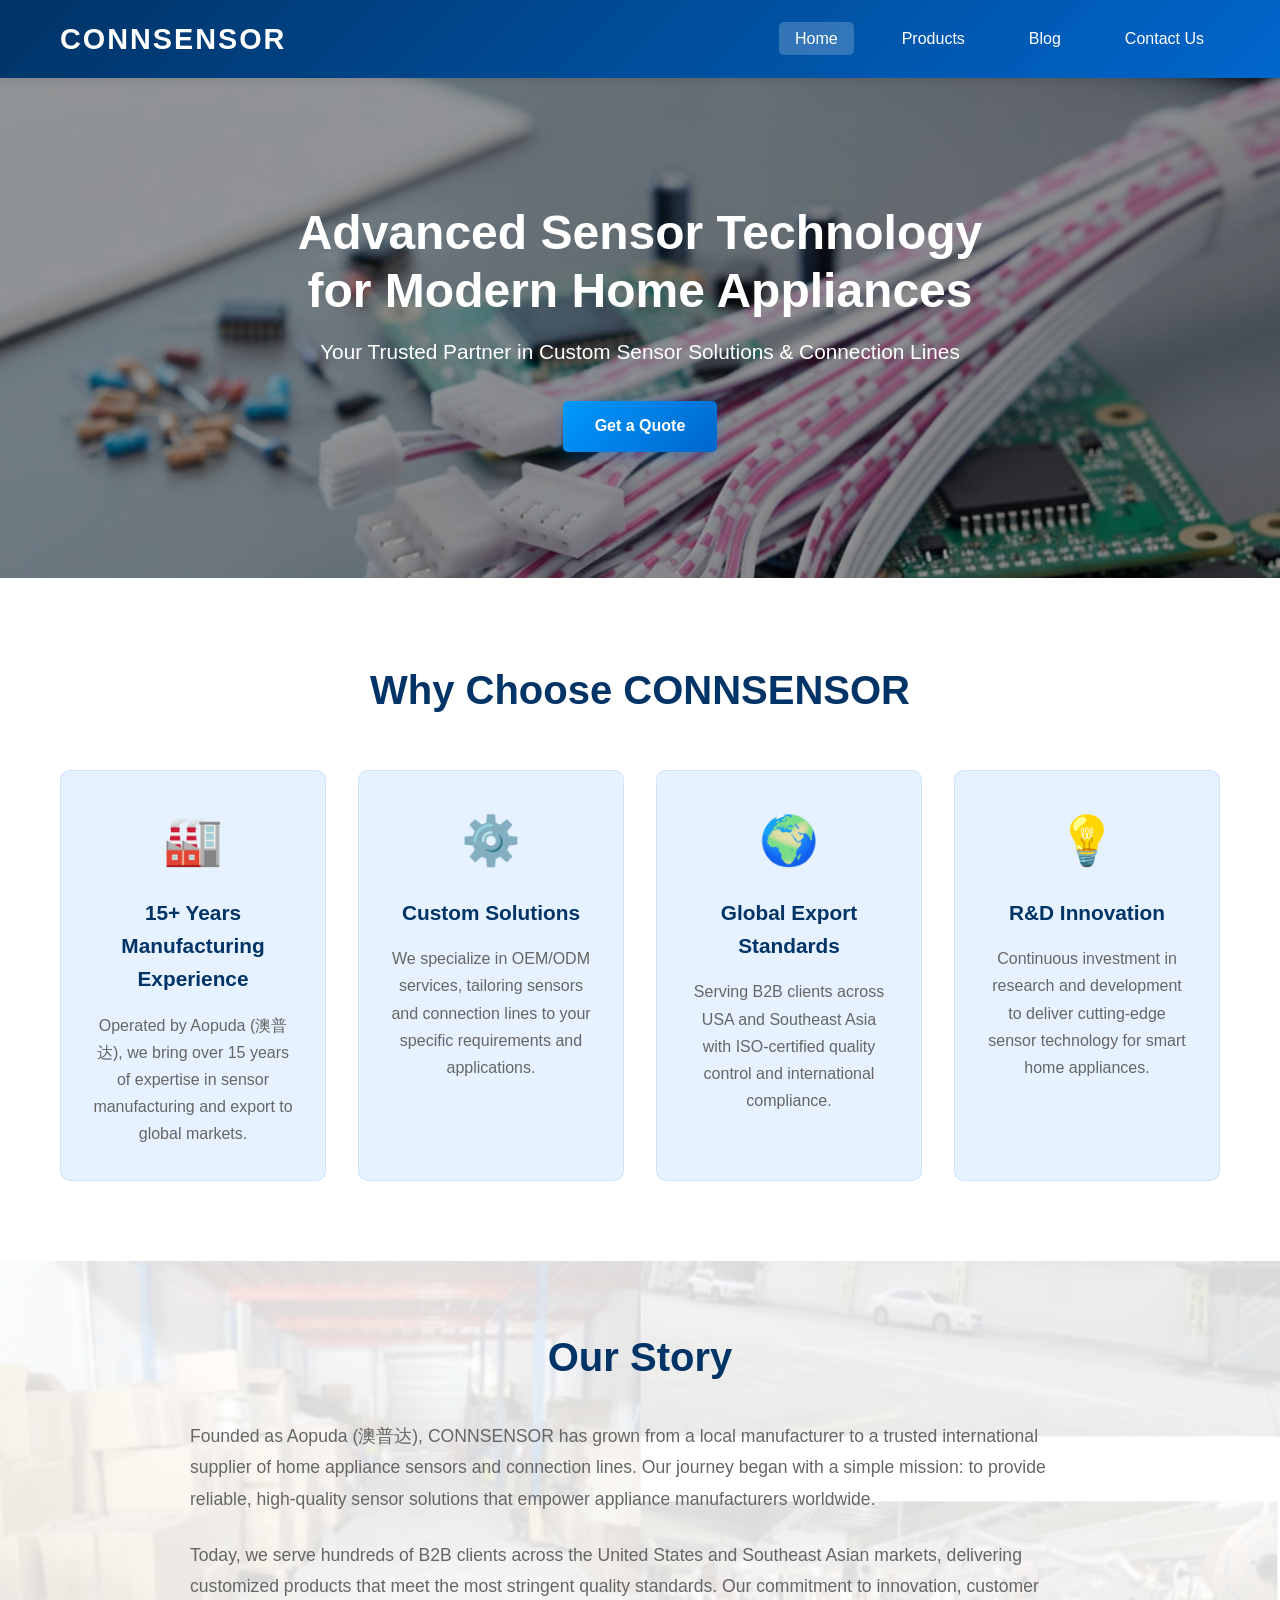
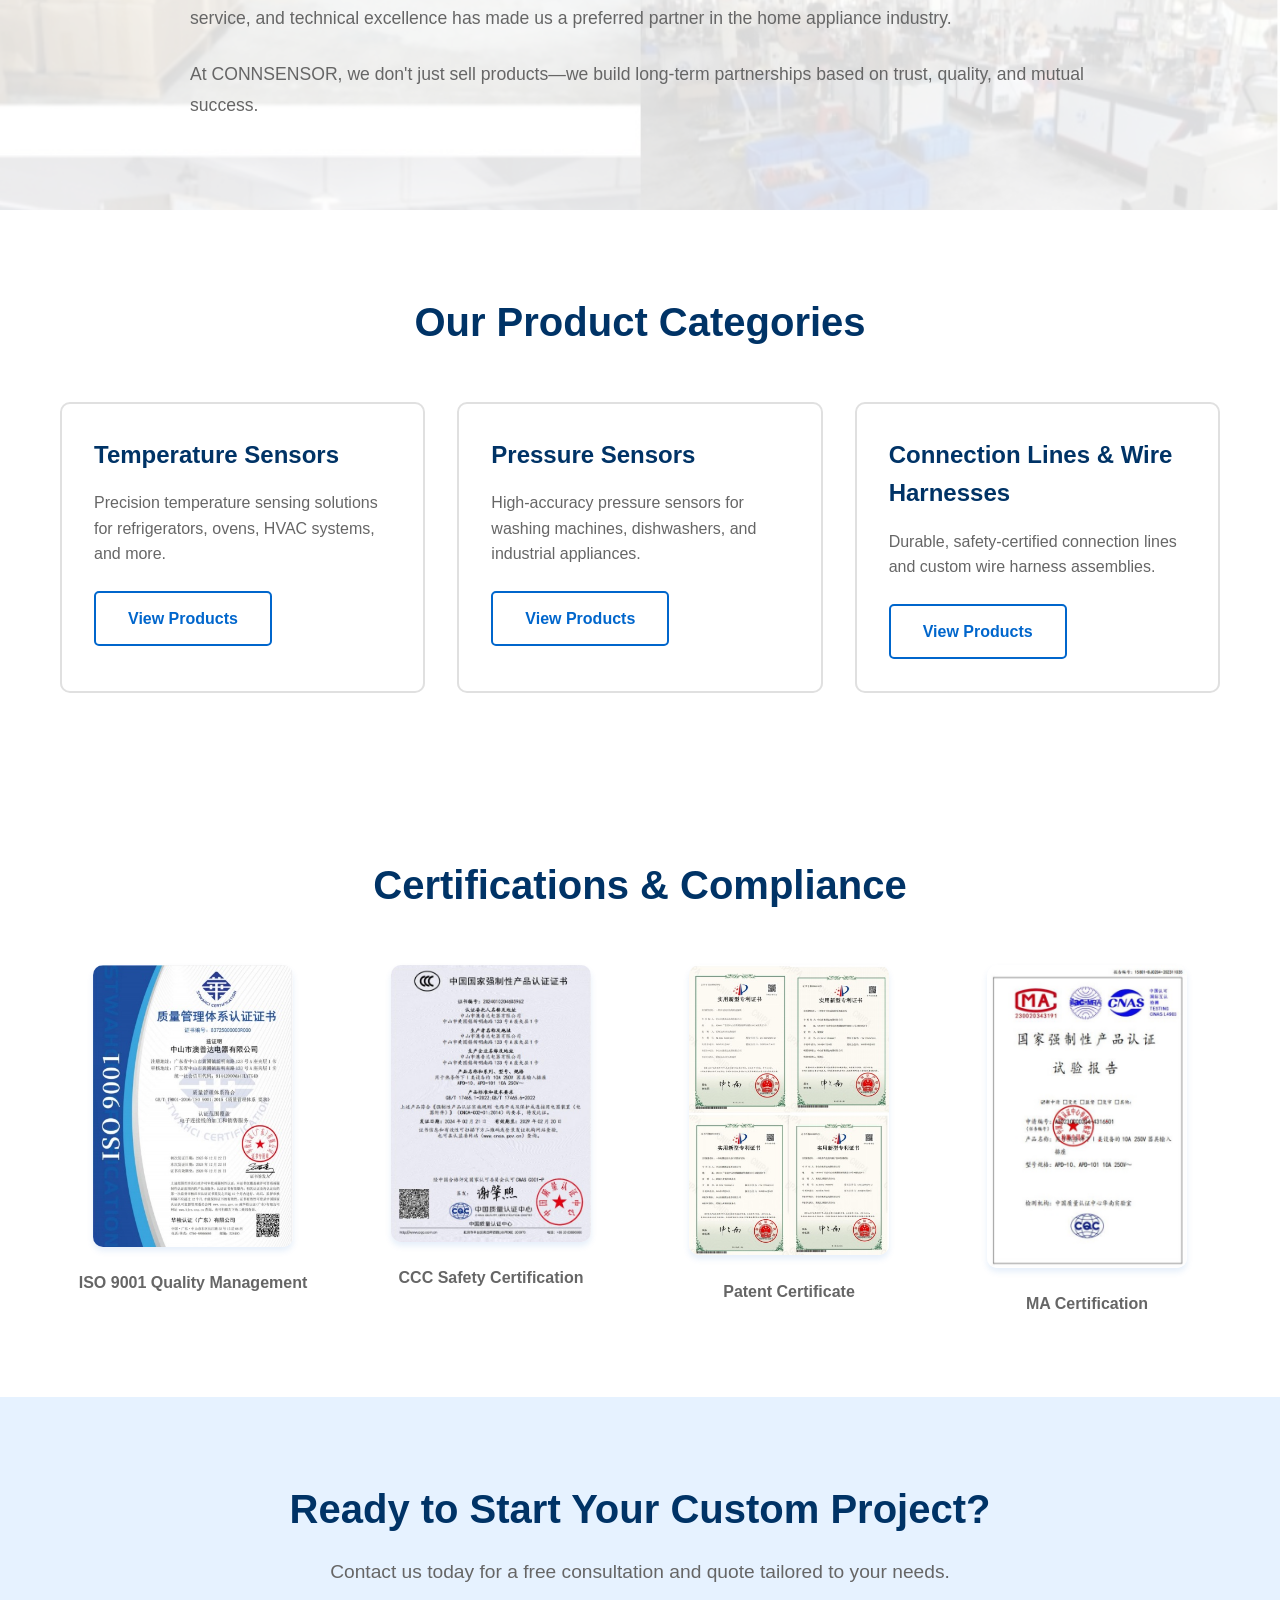
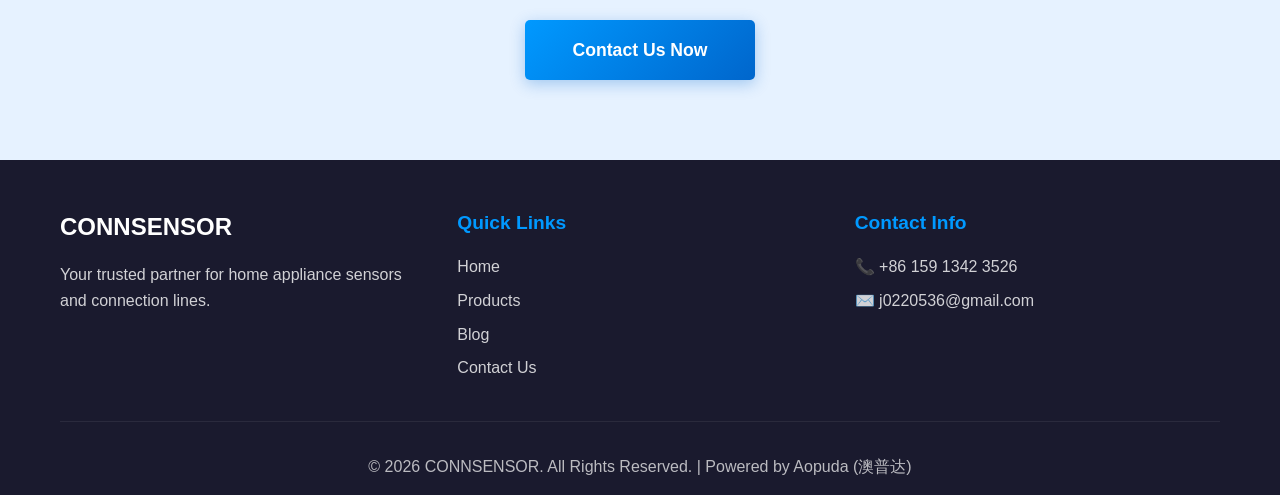
==== index.html @ 06209712 "Update index.html" ====
﻿<!DOCTYPE html>
<html lang="en">
<head>
    <meta charset="UTF-8">
    <meta name="viewport" content="width=device-width, initial-scale=1.0">
    <title>CONNSENSOR - Professional Home Appliance Sensors & Connection Lines Manufacturer</title>
    <meta name="description" content="CONNSENSOR is a leading manufacturer of home appliance sensors and connection lines, offering customized solutions for B2B clients in USA and Southeast Asia. ISO certified, OEM/ODM services available.">
    <meta name="keywords" content="home appliance sensors, temperature sensors, pressure sensors, connection lines, wire harnesses, custom sensors, OEM sensor manufacturer, appliance parts supplier, industrial sensors, CONNSENSOR">
     <script>
      if (window.location.hostname === 'www.connsensor.com') {
        window.location.replace('https://connsensor.com' + window.location.pathname + window.location.search);
        window.history.replaceState({}, document.title, window.location.href);
      }
    </script>
    <link rel="canonical" href="https://connsensor.com/index.html">
    <meta http-equiv="Content-Security-Policy" content="upgrade-insecure-requests">
    <link rel="stylesheet" href="css/style.css">
</head>
<body>
    <!-- Navigation -->
    <nav class="navbar">
        <div class="container">
            <div class="logo">
                <h1>CONNSENSOR</h1>
            </div>
            <ul class="nav-links">
                <li><a href="index.html" class="active">Home</a></li>
                <li><a href="products.html">Products</a></li>
                <li><a href="blog.html">Blog</a></li>
                <li><a href="contact.html">Contact Us</a></li>
            </ul>
            <div class="burger">
                <div class="line1"></div>
                <div class="line2"></div>
                <div class="line3"></div>
            </div>
        </div>
    </nav>

    <!-- Hero Banner -->
    <section class="hero" style="background-image: url('images/Flat Cable8.jpg');">
        <div class="hero-overlay"></div>
        <div class="hero-content">
            <h1>Advanced Sensor Technology for Modern Home Appliances</h1>
            <p>Your Trusted Partner in Custom Sensor Solutions & Connection Lines</p>
            <a href="contact.html" class="btn-primary">Get a Quote</a>
        </div>
    </section>

    <!-- Company Advantages -->
    <section class="advantages">
        <div class="container">
            <h2>Why Choose CONNSENSOR</h2>
            <div class="advantage-grid">
                <div class="advantage-card">
                    <div class="icon">🏭</div>
                    <h3>15+ Years Manufacturing Experience</h3>
                    <p>Operated by Aopuda (澳普达), we bring over 15 years of expertise in sensor manufacturing and export to global markets.</p>
                </div>
                <div class="advantage-card">
                    <div class="icon">⚙️</div>
                    <h3>Custom Solutions</h3>
                    <p>We specialize in OEM/ODM services, tailoring sensors and connection lines to your specific requirements and applications.</p>
                </div>
                <div class="advantage-card">
                    <div class="icon">🌍</div>
                    <h3>Global Export Standards</h3>
                    <p>Serving B2B clients across USA and Southeast Asia with ISO-certified quality control and international compliance.</p>
                </div>
                <div class="advantage-card">
                    <div class="icon">💡</div>
                    <h3>R&D Innovation</h3>
                    <p>Continuous investment in research and development to deliver cutting-edge sensor technology for smart home appliances.</p>
                </div>
            </div>
        </div>
    </section>

    <!-- Our Story -->
    <section class="story" style="background-image: url('images/Company.jpg');">
        <div class="container">
            <div class="story-content">
                <h2>Our Story</h2>
                <p>Founded as Aopuda (澳普达), CONNSENSOR has grown from a local manufacturer to a trusted international supplier of home appliance sensors and connection lines. Our journey began with a simple mission: to provide reliable, high-quality sensor solutions that empower appliance manufacturers worldwide.</p>
                <p>Today, we serve hundreds of B2B clients across the United States and Southeast Asian markets, delivering customized products that meet the most stringent quality standards. Our commitment to innovation, customer service, and technical excellence has made us a preferred partner in the home appliance industry.</p>
                <p>At CONNSENSOR, we don't just sell products—we build long-term partnerships based on trust, quality, and mutual success.</p>
            </div>
        </div>
    </section>

    <!-- Product Categories Preview -->
    <section class="products-preview">
        <div class="container">
            <h2>Our Product Categories</h2>
            <div class="category-grid">
                <div class="category-card">
                    <h3>Temperature Sensors</h3>
                    <p>Precision temperature sensing solutions for refrigerators, ovens, HVAC systems, and more.</p>
                    <a href="products.html#temperature" class="btn-secondary">View Products</a>
                </div>
                <div class="category-card">
                    <h3>Pressure Sensors</h3>
                    <p>High-accuracy pressure sensors for washing machines, dishwashers, and industrial appliances.</p>
                    <a href="products.html#pressure" class="btn-secondary">View Products</a>
                </div>
                <div class="category-card">
                    <h3>Connection Lines & Wire Harnesses</h3>
                    <p>Durable, safety-certified connection lines and custom wire harness assemblies.</p>
                    <a href="products.html#connection" class="btn-secondary">View Products</a>
                </div>
            </div>
        </div>
    </section>

    <!-- Certifications -->
    <section class="certifications">
        <div class="container">
            <h2>Certifications & Compliance</h2>
            <div class="cert-grid">
                <div class="cert-item">
                    <img src="images/Certificate4.jpg" alt="ISO 9001 Certification" class="cert-image">
                    <p>ISO 9001 Quality Management</p>
                </div>
                <div class="cert-item">
                    <img src="images/Certificate2.jpg" alt="CCC Certification" class="cert-image">
                    <p>CCC Safety Certification</p>
                </div>
                <div class="cert-item">
                    <img src="images/Certificate3.jpg" alt="Patent Certificate" class="cert-image">
                    <p>Patent Certificate</p>
                </div>
                <div class="cert-item">
                    <img src="images/Certificate1.jpg" alt="MA Certification" class="cert-image">
                    <p>MA Certification</p>
                </div>
            </div>
        </div>
    </section>

    <!-- CTA Section -->
    <section class="cta">
        <div class="container">
            <h2>Ready to Start Your Custom Project?</h2>
            <p>Contact us today for a free consultation and quote tailored to your needs.</p>
            <a href="contact.html" class="btn-primary btn-large">Contact Us Now</a>
        </div>
    </section>

    <!-- Footer -->
    <footer class="footer">
        <div class="container">
            <div class="footer-grid">
                <div class="footer-col">
                    <h3>CONNSENSOR</h3>
                    <p>Your trusted partner for home appliance sensors and connection lines.</p>
                </div>
                <div class="footer-col">
                    <h4>Quick Links</h4>
                    <ul>
                        <li><a href="index.html">Home</a></li>
                        <li><a href="products.html">Products</a></li>
                        <li><a href="blog.html">Blog</a></li>
                        <li><a href="contact.html">Contact Us</a></li>
                    </ul>
                </div>
                <div class="footer-col">
                    <h4>Contact Info</h4>
                    <p>📞 +86 159 1342 3526</p>
                    <p>✉️ j0220536@gmail.com</p>
                </div>
            </div>
            <div class="footer-bottom">
                <p>&copy; 2026 CONNSENSOR. All Rights Reserved. | Powered by Aopuda (澳普达)</p>
            </div>
        </div>
    </footer>

    <script src="js/main.js"></script>
</body>
</html>
---- css/style.css ----
/* ========================================
   CONNSENSOR Website Styles
   Modern Tech Blue Theme
   ======================================== */

/* CSS Variables */
:root {
    --primary-blue: #0066CC;
    --dark-blue: #003366;
    --light-blue: #E6F2FF;
    --accent-blue: #0099FF;
    --tech-gray: #1A1A2E;
    --text-dark: #333333;
    --text-light: #666666;
    --white: #FFFFFF;
    --border-color: #E0E0E0;
    --shadow: 0 4px 6px rgba(0, 102, 204, 0.1);
    --shadow-hover: 0 8px 25px rgba(0, 102, 204, 0.2);
}

/* Reset & Base */
* {
    margin: 0;
    padding: 0;
    box-sizing: border-box;
}

body {
    font-family: 'Segoe UI', Tahoma, Geneva, Verdana, sans-serif;
    line-height: 1.6;
    color: var(--text-dark);
    background-color: var(--white);
}

.container {
    max-width: 1200px;
    margin: 0 auto;
    padding: 0 20px;
}

a {
    text-decoration: none;
    color: inherit;
}

ul {
    list-style: none;
}

/* Navigation */
.navbar {
    background: linear-gradient(135deg, var(--dark-blue) 0%, var(--primary-blue) 100%);
    padding: 1rem 0;
    position: sticky;
    top: 0;
    z-index: 1000;
    box-shadow: 0 2px 10px rgba(0, 0, 0, 0.1);
}

.navbar .container {
    display: flex;
    justify-content: space-between;
    align-items: center;
}

.logo h1 {
    color: var(--white);
    font-size: 1.8rem;
    font-weight: 700;
    letter-spacing: 2px;
}

.nav-links {
    display: flex;
    gap: 2rem;
}

.nav-links a {
    color: var(--white);
    font-weight: 500;
    transition: all 0.3s ease;
    padding: 0.5rem 1rem;
    border-radius: 5px;
}

.nav-links a:hover,
.nav-links a.active {
    background-color: rgba(255, 255, 255, 0.2);
}

.burger {
    display: none;
    cursor: pointer;
}

.burger div {
    width: 25px;
    height: 3px;
    background-color: var(--white);
    margin: 5px;
    transition: all 0.3s ease;
}

/* Hero Section */
.hero {
    background-color: var(--tech-gray);
    min-height: 500px;
    display: flex;
    align-items: center;
    justify-content: center;
    position: relative;
    overflow: hidden;
    background-size: cover;
    background-position: center 30%;
    background-repeat: no-repeat;
}

.hero::before {
    content: '';
    position: absolute;
    top: 0;
    left: 0;
    right: 0;
    bottom: 0;
    background: url('data:image/svg+xml,<svg xmlns="http://www.w3.org/2000/svg" viewBox="0 0 100 100"><circle cx="50" cy="50" r="2" fill="rgba(255,255,255,0.1)"/></svg>');
    background-size: 50px 50px;
    opacity: 0.3;
}

.hero-overlay {
    position: absolute;
    top: 0;
    left: 0;
    right: 0;
    bottom: 0;
    background: rgba(0, 0, 0, 0.4);
}

.hero-content {
    position: relative;
    z-index: 1;
    text-align: center;
    color: var(--white);
    max-width: 800px;
    padding: 2rem;
}

.hero-content h1 {
    font-size: 3rem;
    margin-bottom: 1rem;
    line-height: 1.2;
    animation: fadeInUp 1s ease;
}

.hero-content p {
    font-size: 1.3rem;
    margin-bottom: 2rem;
    opacity: 0.9;
    animation: fadeInUp 1s ease 0.2s both;
}

/* Buttons */
.btn-primary,
.btn-secondary {
    display: inline-block;
    padding: 0.8rem 2rem;
    border-radius: 5px;
    font-weight: 600;
    transition: all 0.3s ease;
    cursor: pointer;
    border: none;
    font-size: 1rem;
}

.btn-primary {
    background: linear-gradient(135deg, var(--accent-blue) 0%, var(--primary-blue) 100%);
    color: var(--white);
    box-shadow: 0 4px 15px rgba(0, 102, 204, 0.3);
}

.btn-primary:hover {
    transform: translateY(-2px);
    box-shadow: 0 6px 20px rgba(0, 102, 204, 0.4);
}

.btn-secondary {
    background-color: transparent;
    color: var(--primary-blue);
    border: 2px solid var(--primary-blue);
}

.btn-secondary:hover {
    background-color: var(--primary-blue);
    color: var(--white);
}

.btn-large {
    padding: 1rem 3rem;
    font-size: 1.1rem;
}

.btn-full {
    width: 100%;
}

/* Advantages Section */
.advantages {
    padding: 5rem 0;
    background-color: var(--white);
}

.advantages h2 {
    text-align: center;
    font-size: 2.5rem;
    color: var(--dark-blue);
    margin-bottom: 3rem;
}

.advantage-grid {
    display: grid;
    grid-template-columns: repeat(auto-fit, minmax(250px, 1fr));
    gap: 2rem;
}

.advantage-card {
    background: var(--light-blue);
    padding: 2rem;
    border-radius: 10px;
    text-align: center;
    transition: all 0.3s ease;
    border: 1px solid rgba(0, 102, 204, 0.1);
}

.advantage-card:hover {
    transform: translateY(-5px);
    box-shadow: var(--shadow-hover);
}

.advantage-card .icon {
    font-size: 3rem;
    margin-bottom: 1rem;
}

.advantage-card h3 {
    color: var(--dark-blue);
    margin-bottom: 1rem;
    font-size: 1.3rem;
}

.advantage-card p {
    color: var(--text-light);
    line-height: 1.7;
}

/* Story Section */
.story {
    padding: 4rem 0;
    background-color: var(--light-blue);
    background-size: cover;
    background-position: center 30%;
    background-repeat: no-repeat;
    position: relative;
}

.story::before {
    content: '';
    position: absolute;
    top: 0;
    left: 0;
    right: 0;
    bottom: 0;
    background: rgba(255, 255, 255, 0.85);
}

.story-content {
    position: relative;
    z-index: 1;
    max-width: 900px;
    margin: 0 auto;
}

.story-content h2 {
    font-size: 2.5rem;
    color: var(--dark-blue);
    margin-bottom: 2rem;
    text-align: center;
}

.story-content p {
    font-size: 1.1rem;
    color: var(--text-light);
    margin-bottom: 1.5rem;
    line-height: 1.8;
}

/* Products Preview */
.products-preview {
    padding: 5rem 0;
    background-color: var(--white);
}

.products-preview h2 {
    text-align: center;
    font-size: 2.5rem;
    color: var(--dark-blue);
    margin-bottom: 3rem;
}

.category-grid {
    display: grid;
    grid-template-columns: repeat(auto-fit, minmax(300px, 1fr));
    gap: 2rem;
}

.category-card {
    background: var(--white);
    border: 2px solid var(--border-color);
    padding: 2rem;
    border-radius: 10px;
    transition: all 0.3s ease;
}

.category-card:hover {
    border-color: var(--primary-blue);
    box-shadow: var(--shadow-hover);
}

.category-card h3 {
    color: var(--dark-blue);
    font-size: 1.5rem;
    margin-bottom: 1rem;
}

.category-card p {
    color: var(--text-light);
    margin-bottom: 1.5rem;
}

/* Certifications */
.certifications {
    padding: 5rem 0;
    background-color: var(--white);
    color: var(--text-dark);
}

.certifications h2 {
    text-align: center;
    font-size: 2.5rem;
    margin-bottom: 3rem;
    color: var(--dark-blue);
}

.cert-grid {
    display: grid;
    grid-template-columns: repeat(auto-fit, minmax(200px, 1fr));
    gap: 2rem;
}

.cert-item {
    text-align: center;
}

.cert-image {
    width: 100%;
    max-width: 200px;
    height: auto;
    border-radius: 10px;
    box-shadow: var(--shadow);
    margin-bottom: 1rem;
    transition: transform 0.3s ease;
}

.cert-image:hover {
    transform: scale(1.05);
}

.cert-item p {
    color: var(--text-light);
    font-weight: 600;
}

/* CTA Section */
.cta {
    padding: 5rem 0;
    background-color: var(--light-blue);
    text-align: center;
}

.cta h2 {
    font-size: 2.5rem;
    color: var(--dark-blue);
    margin-bottom: 1rem;
}

.cta p {
    font-size: 1.2rem;
    color: var(--text-light);
    margin-bottom: 2rem;
}

/* Footer */
.footer {
    background-color: var(--tech-gray);
    color: var(--white);
    padding: 3rem 0 1rem;
}

.footer-grid {
    display: grid;
    grid-template-columns: repeat(auto-fit, minmax(250px, 1fr));
    gap: 2rem;
    margin-bottom: 2rem;
}

.footer-col h3,
.footer-col h4 {
    margin-bottom: 1rem;
}

.footer-col h3 {
    font-size: 1.5rem;
}

.footer-col h4 {
    font-size: 1.2rem;
    color: var(--accent-blue);
}

.footer-col p {
    opacity: 0.8;
    margin-bottom: 0.5rem;
}

.footer-col ul li {
    margin-bottom: 0.5rem;
}

.footer-col a {
    opacity: 0.8;
    transition: opacity 0.3s ease;
}

.footer-col a:hover {
    opacity: 1;
}

.footer-bottom {
    text-align: center;
    padding-top: 2rem;
    border-top: 1px solid rgba(255, 255, 255, 0.1);
    opacity: 0.7;
}

/* Page Header */
.page-header {
    background-color: var(--dark-blue);
    color: var(--white);
    padding: 3rem 0;
    text-align: center;
    background-size: cover;
    background-position: center 30%;
    background-repeat: no-repeat;
    position: relative;
}

.page-header::before {
    content: '';
    position: absolute;
    top: 0;
    left: 0;
    right: 0;
    bottom: 0;
    background: rgba(0, 51, 102, 0.85);
}

.page-header .container {
    position: relative;
    z-index: 1;
}

.page-header h1 {
    font-size: 3rem;
    margin-bottom: 1rem;
}

.page-header p {
    font-size: 1.2rem;
    opacity: 0.9;
}

/* Product Category Sections */
.product-category {
    padding: 5rem 0;
}

.product-category.alt-bg {
    background-color: var(--light-blue);
}

.product-category h2 {
    font-size: 2.5rem;
    color: var(--dark-blue);
    margin-bottom: 1rem;
    text-align: center;
}

.category-intro {
    text-align: center;
    max-width: 800px;
    margin: 0 auto 3rem;
    color: var(--text-light);
    font-size: 1.1rem;
}

.product-grid {
    display: grid;
    grid-template-columns: repeat(auto-fit, minmax(320px, 1fr));
    gap: 2rem;
}

.product-card {
    background: var(--white);
    border-radius: 10px;
    overflow: hidden;
    box-shadow: var(--shadow);
    transition: all 0.3s ease;
    padding: 2rem;
}

.product-card:hover {
    transform: translateY(-5px);
    box-shadow: var(--shadow-hover);
}

.product-image {
    margin-bottom: 1.5rem;
    overflow: hidden;
    border-radius: 10px;
}

.product-img {
    width: 100%;
    height: 250px;
    object-fit: cover;
    transition: transform 0.3s ease;
}

.product-card:hover .product-img {
    transform: scale(1.05);
}

.placeholder-img {
    background: linear-gradient(135deg, var(--light-blue) 0%, var(--primary-blue) 100%);
    height: 200px;
    display: flex;
    align-items: center;
    justify-content: center;
    font-size: 5rem;
    border-radius: 10px;
}

.product-video {
    margin: 1rem 0;
}

.product-video video {
    width: 100%;
    border-radius: 5px;
    background: #000;
}

.product-desc {
    color: var(--text-light);
    margin-bottom: 1.5rem;
    line-height: 1.7;
}

.product-card h4 {
    color: var(--dark-blue);
    margin-bottom: 0.5rem;
    font-size: 1.1rem;
}

.product-card ul {
    margin-bottom: 1.5rem;
}

.product-card ul li {
    color: var(--text-light);
    margin-bottom: 0.5rem;
    padding-left: 0.5rem;
}

.seo-text {
    background: var(--light-blue);
    padding: 1rem;
    border-radius: 5px;
    font-size: 0.9rem;
    color: var(--text-light);
    margin-bottom: 1.5rem;
}

/* Custom CTA */
.custom-cta {
    padding: 5rem 0;
    background: linear-gradient(135deg, var(--dark-blue) 0%, var(--primary-blue) 100%);
    color: var(--white);
    text-align: center;
}

.custom-cta h2 {
    font-size: 2.5rem;
    margin-bottom: 1rem;
}

.custom-cta p {
    font-size: 1.2rem;
    margin-bottom: 2rem;
    opacity: 0.9;
}

/* Contact Section */
.service-motto {
    padding: 3rem 0;
    background-color: var(--light-blue);
    text-align: center;
}

.motto-content h2 {
    font-size: 2rem;
    color: var(--dark-blue);
    font-style: italic;
    margin-bottom: 1rem;
}

.motto-content p {
    max-width: 800px;
    margin: 0 auto;
    color: var(--text-light);
}

.contact-section {
    padding: 5rem 0;
}

.contact-grid {
    display: grid;
    grid-template-columns: 1fr 1fr;
    gap: 3rem;
}

@media (max-width: 968px) {
    .contact-grid {
        grid-template-columns: 1fr;
    }
}

.contact-form-wrapper h2,
.contact-info-wrapper h2 {
    color: var(--dark-blue);
    font-size: 2rem;
    margin-bottom: 1rem;
}

.contact-form-wrapper > p,
.contact-info-wrapper > p {
    color: var(--text-light);
    margin-bottom: 2rem;
}

.contact-form {
    display: flex;
    flex-direction: column;
    gap: 1.5rem;
}

.form-group {
    display: flex;
    flex-direction: column;
}

.form-group label {
    font-weight: 600;
    color: var(--dark-blue);
    margin-bottom: 0.5rem;
}

.form-group input,
.form-group select,
.form-group textarea {
    padding: 0.8rem;
    border: 2px solid var(--border-color);
    border-radius: 5px;
    font-size: 1rem;
    transition: border-color 0.3s ease;
    font-family: inherit;
}

.form-group input:focus,
.form-group select:focus,
.form-group textarea:focus {
    outline: none;
    border-color: var(--primary-blue);
}

.form-note {
    font-size: 0.9rem;
    color: var(--text-light);
    font-style: italic;
}

.contact-card {
    display: flex;
    gap: 1rem;
    margin-bottom: 1.5rem;
    padding: 1rem;
    background: var(--light-blue);
    border-radius: 10px;
    transition: all 0.3s ease;
}

.contact-card:hover {
    box-shadow: var(--shadow);
}

.contact-icon {
    font-size: 2rem;
}

.contact-details h3 {
    color: var(--dark-blue);
    margin-bottom: 0.5rem;
}

.contact-details a {
    color: var(--primary-blue);
    font-weight: 600;
}

.small-text {
    font-size: 0.9rem;
    color: var(--text-light);
}

.info-box {
    background: var(--light-blue);
    padding: 1.5rem;
    border-radius: 10px;
    margin-top: 2rem;
}

.info-box h3 {
    color: var(--dark-blue);
    margin-bottom: 1rem;
}

.info-box ul li {
    color: var(--text-light);
    margin-bottom: 0.5rem;
    padding-left: 0.5rem;
}

/* Map Section */
.map-section {
    padding: 5rem 0;
    background-color: var(--light-blue);
    text-align: center;
}

.map-section h2 {
    color: var(--dark-blue);
    font-size: 2rem;
    margin-bottom: 1rem;
}

.map-section p {
    color: var(--text-light);
    margin-bottom: 2rem;
}

.map-placeholder {
    background: var(--white);
    padding: 3rem;
    border-radius: 10px;
    box-shadow: var(--shadow);
}

.map-placeholder p {
    margin-bottom: 0.5rem;
}

/* FAQ Section */
.faq-section {
    padding: 5rem 0;
}

.faq-section h2 {
    text-align: center;
    font-size: 2.5rem;
    color: var(--dark-blue);
    margin-bottom: 3rem;
}

.faq-grid {
    display: grid;
    grid-template-columns: repeat(auto-fit, minmax(300px, 1fr));
    gap: 2rem;
}

.faq-item {
    background: var(--light-blue);
    padding: 2rem;
    border-radius: 10px;
    border-left: 4px solid var(--primary-blue);
}

.faq-item h3 {
    color: var(--dark-blue);
    margin-bottom: 1rem;
    font-size: 1.2rem;
}

.faq-item p {
    color: var(--text-light);
    line-height: 1.7;
}

/* Newsletter */
.newsletter {
    padding: 4rem 0;
    background: linear-gradient(135deg, var(--dark-blue) 0%, var(--primary-blue) 100%);
    color: var(--white);
    text-align: center;
}

.newsletter h2 {
    font-size: 2rem;
    margin-bottom: 1rem;
}

.newsletter p {
    margin-bottom: 2rem;
    opacity: 0.9;
}

.newsletter-form {
    display: flex;
    justify-content: center;
    gap: 1rem;
    max-width: 500px;
    margin: 0 auto;
}

.newsletter-form input {
    flex: 1;
    padding: 0.8rem;
    border: none;
    border-radius: 5px;
    font-size: 1rem;
}

.newsletter-form button {
    padding: 0.8rem 2rem;
}

/* Blog Section */
.blog-section {
    padding: 5rem 0;
}

.blog-grid {
    display: grid;
    grid-template-columns: repeat(auto-fit, minmax(350px, 1fr));
    gap: 2rem;
}

.blog-card {
    background: var(--white);
    border-radius: 10px;
    overflow: hidden;
    box-shadow: var(--shadow);
    transition: all 0.3s ease;
}

.blog-card:hover {
    transform: translateY(-5px);
    box-shadow: var(--shadow-hover);
}

.blog-image {
    height: 200px;
    overflow: hidden;
}

.blog-img {
    width: 100%;
    height: 100%;
    object-fit: cover;
    transition: transform 0.3s ease;
}

.blog-card:hover .blog-img {
    transform: scale(1.05);
}

.blog-image .placeholder-img {
    height: 100%;
    border-radius: 0;
}

.blog-content {
    padding: 2rem;
}

.blog-category {
    display: inline-block;
    background: var(--light-blue);
    color: var(--primary-blue);
    padding: 0.3rem 1rem;
    border-radius: 20px;
    font-size: 0.9rem;
    font-weight: 600;
    margin-bottom: 1rem;
}

.blog-content h2 {
    color: var(--dark-blue);
    font-size: 1.4rem;
    margin-bottom: 1rem;
    line-height: 1.3;
}

.blog-excerpt {
    color: var(--text-light);
    margin-bottom: 1.5rem;
    line-height: 1.7;
}

.blog-meta {
    display: flex;
    gap: 1.5rem;
    color: var(--text-light);
    font-size: 0.9rem;
    margin-bottom: 1.5rem;
}

/* Animations */
@keyframes fadeInUp {
    from {
        opacity: 0;
        transform: translateY(30px);
    }
    to {
        opacity: 1;
        transform: translateY(0);
    }
}

/* Responsive Design */
@media (max-width: 768px) {
    .nav-links {
        position: fixed;
        right: -100%;
        top: 70px;
        flex-direction: column;
        background-color: var(--dark-blue);
        width: 100%;
        text-align: center;
        transition: 0.3s;
        padding: 2rem 0;
    }

    .nav-links.active {
        right: 0;
    }

    .burger {
        display: block;
    }

    .hero-content h1 {
        font-size: 2rem;
    }

    .hero-content p {
        font-size: 1.1rem;
    }

    .advantage-grid,
    .category-grid,
    .product-grid,
    .blog-grid {
        grid-template-columns: 1fr;
    }

    .newsletter-form {
        flex-direction: column;
    }

    .footer-grid {
        grid-template-columns: 1fr;
    }
}
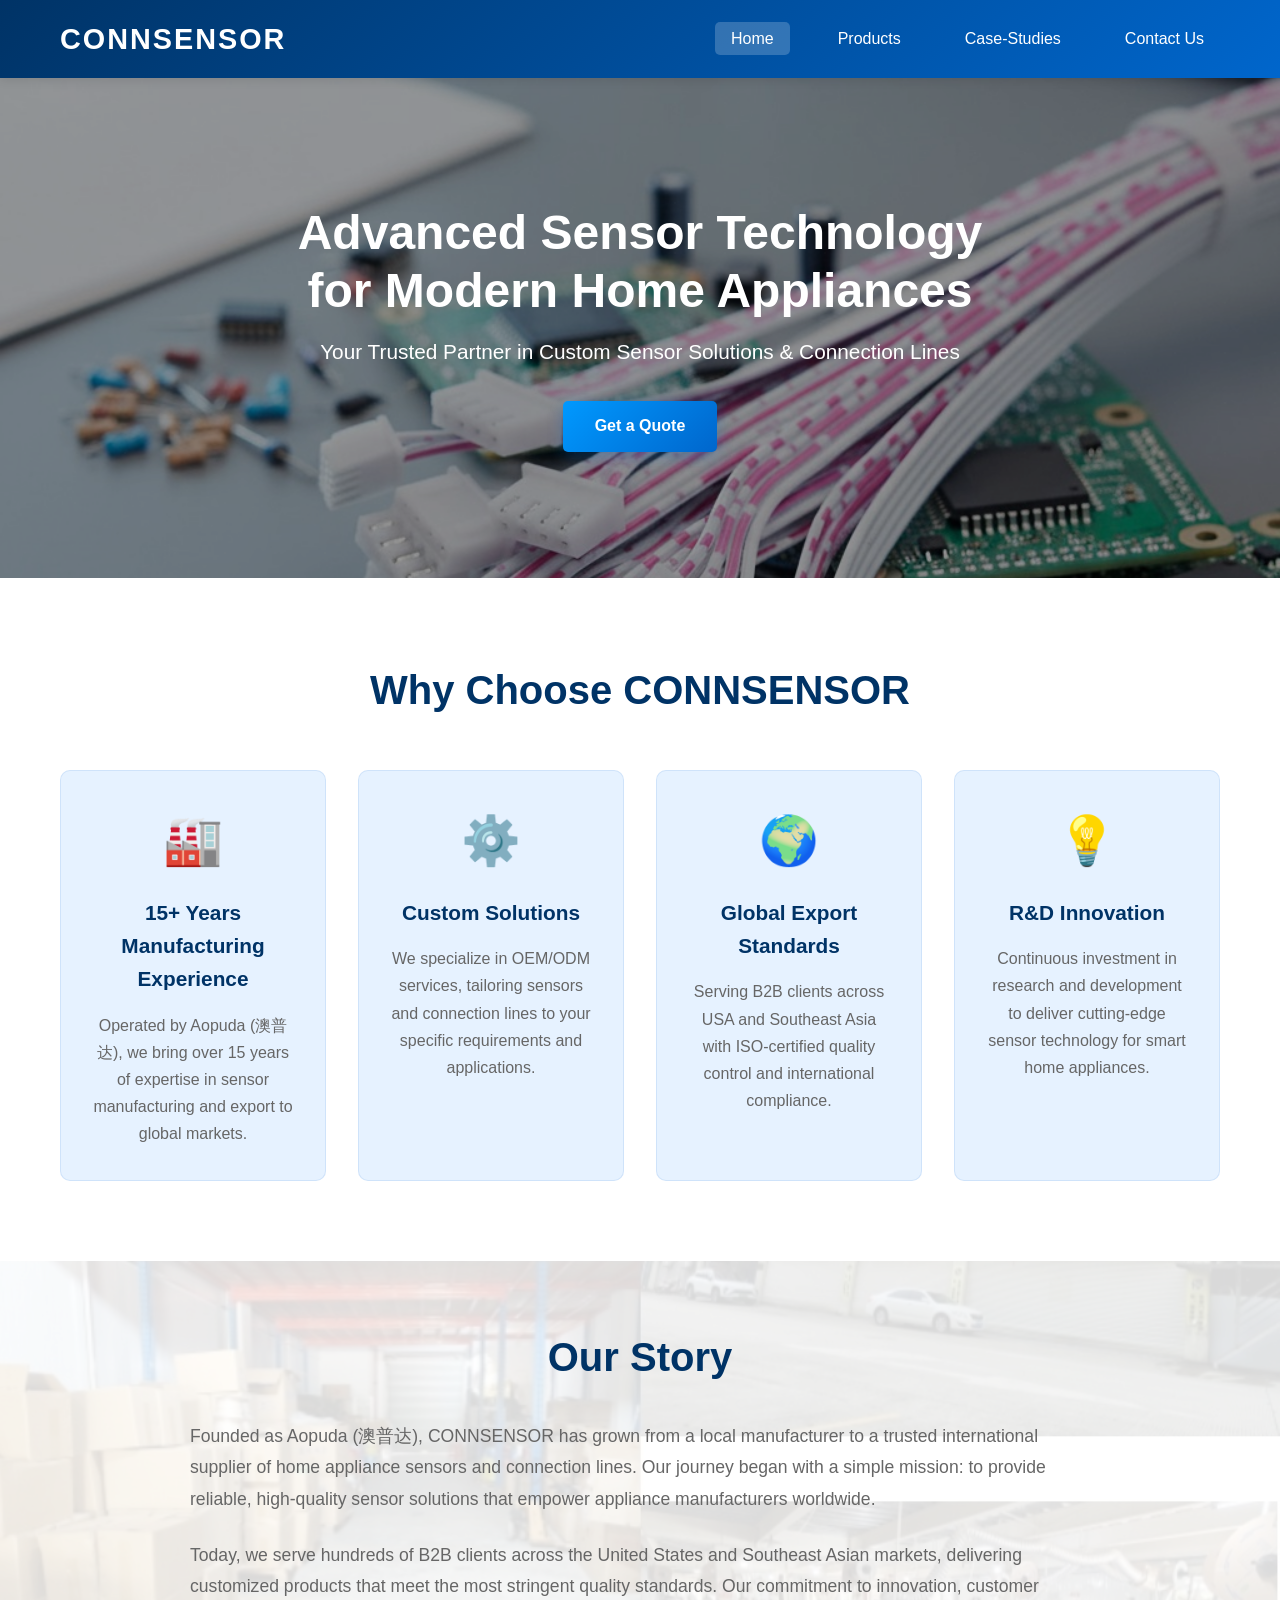
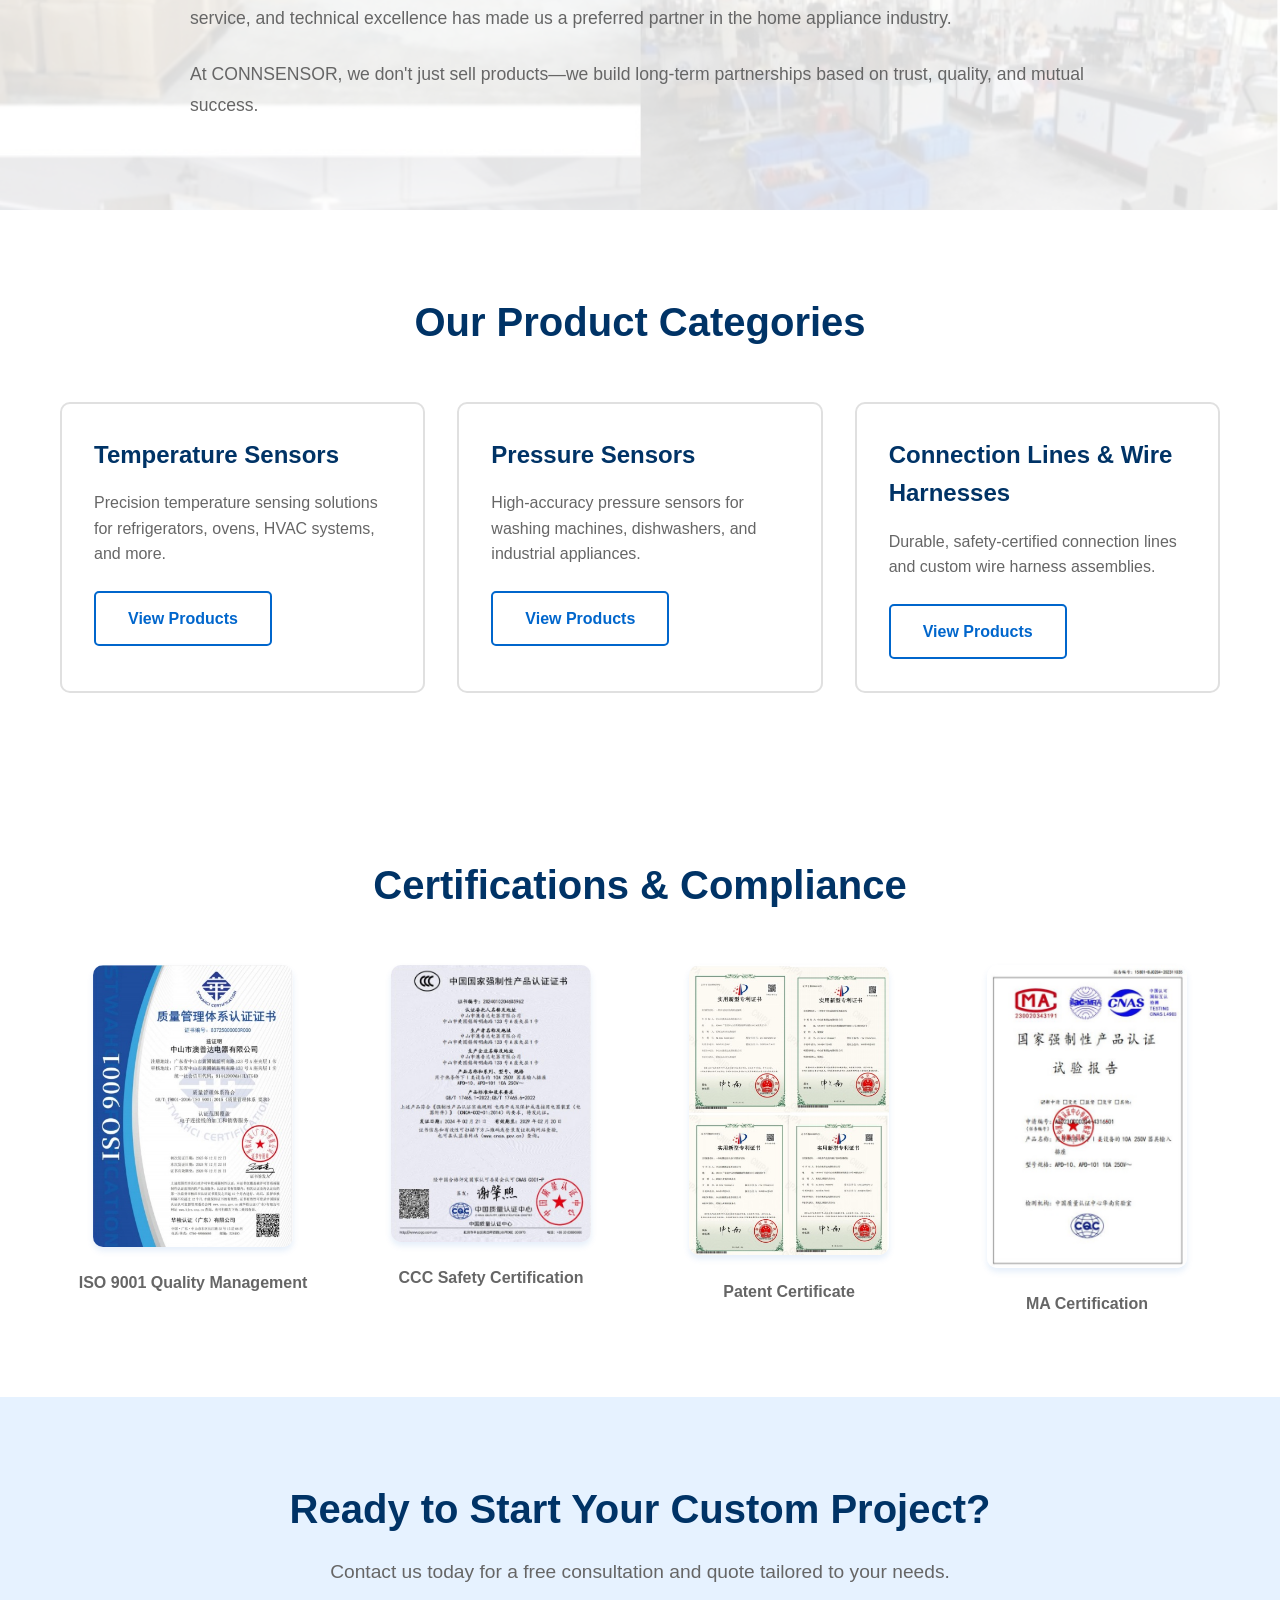
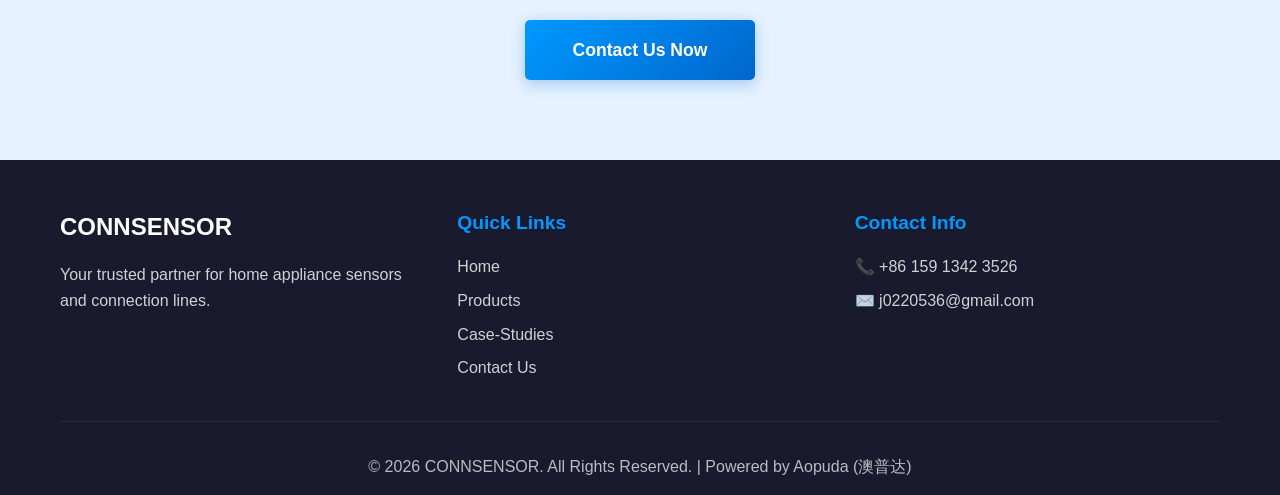
==== commit 2e0db5d8: "Update index.html" ====
--- a/index.html
+++ b/index.html
@@ -26,7 +26,7 @@
             <ul class="nav-links">
                 <li><a href="index.html" class="active">Home</a></li>
                 <li><a href="products.html">Products</a></li>
-                <li><a href="blog.html">Blog</a></li>
+                <li><a href="blog.html">Case-Studies</a></li>
                 <li><a href="contact.html">Contact Us</a></li>
             </ul>
             <div class="burger">
@@ -159,7 +159,7 @@
                     <ul>
                         <li><a href="index.html">Home</a></li>
                         <li><a href="products.html">Products</a></li>
-                        <li><a href="blog.html">Blog</a></li>
+                        <li><a href="case-studies.html">Case-Studies</a></li>
                         <li><a href="contact.html">Contact Us</a></li>
                     </ul>
                 </div>
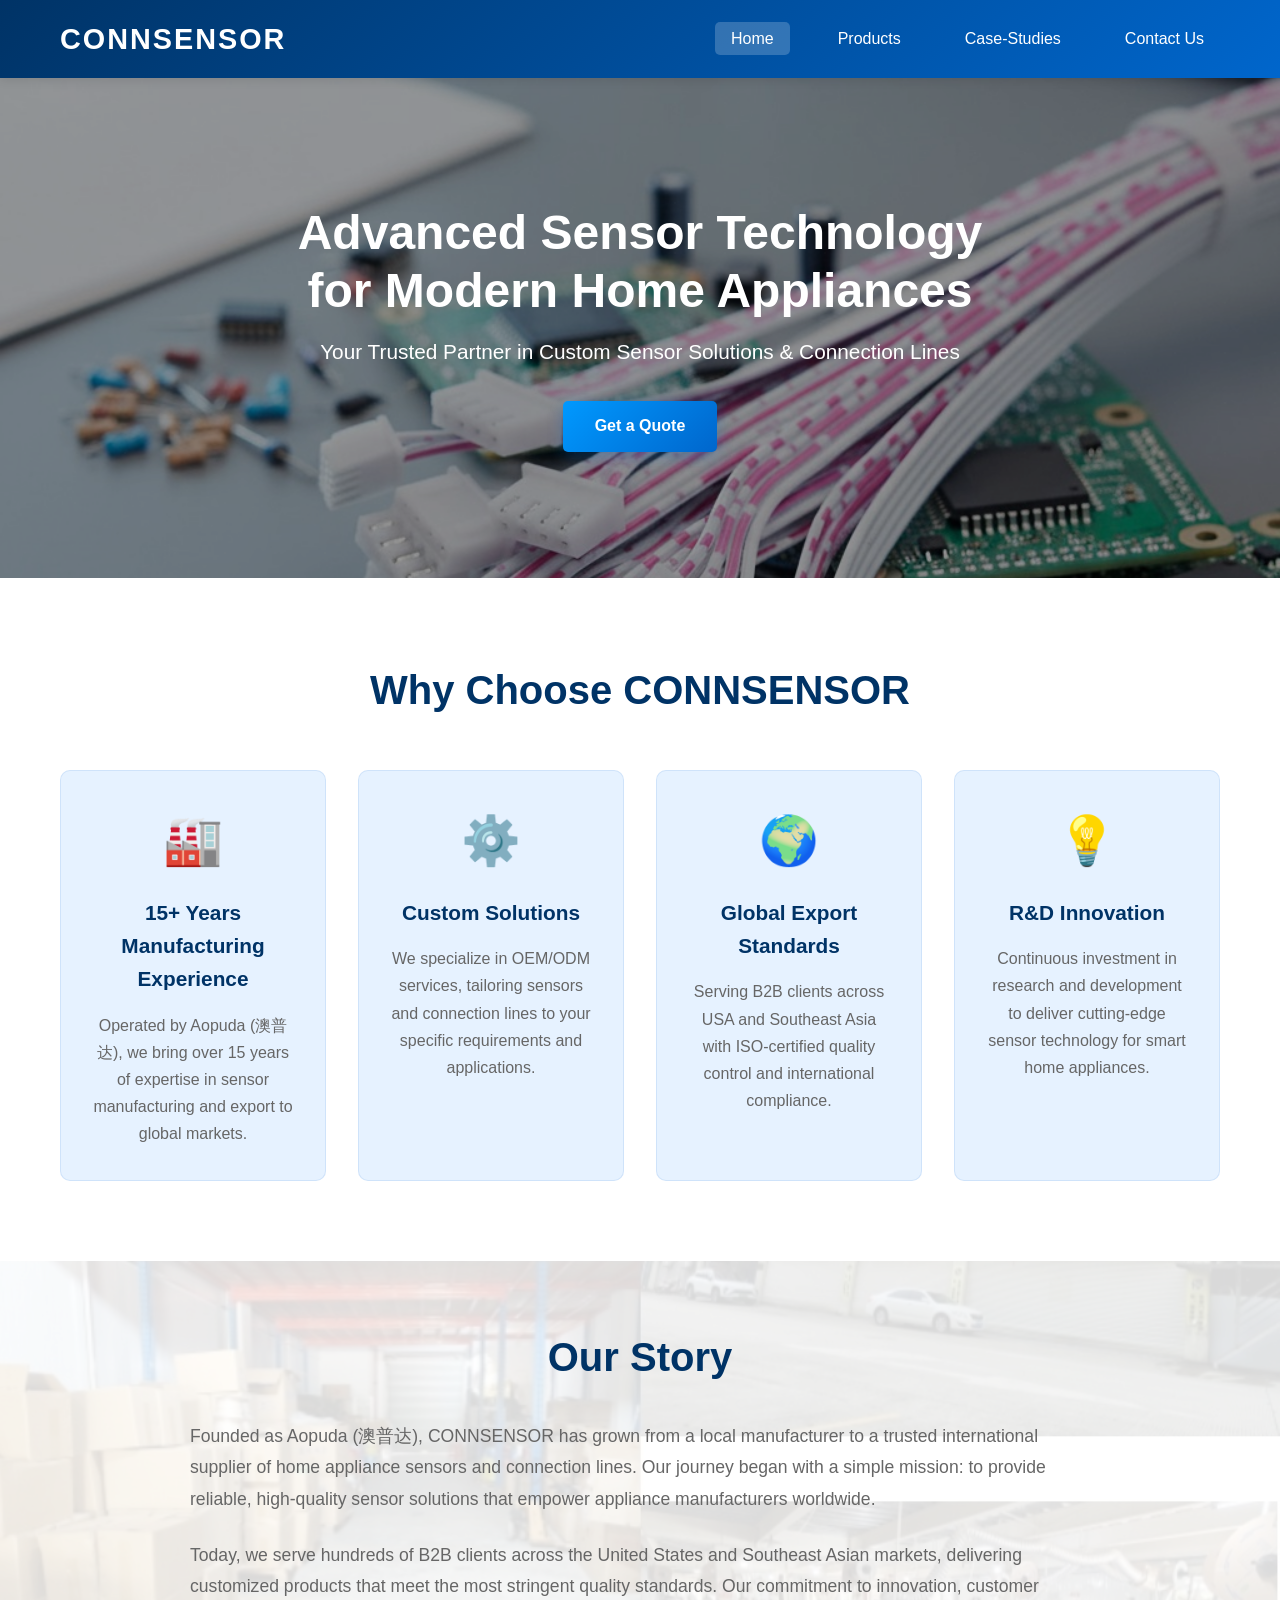
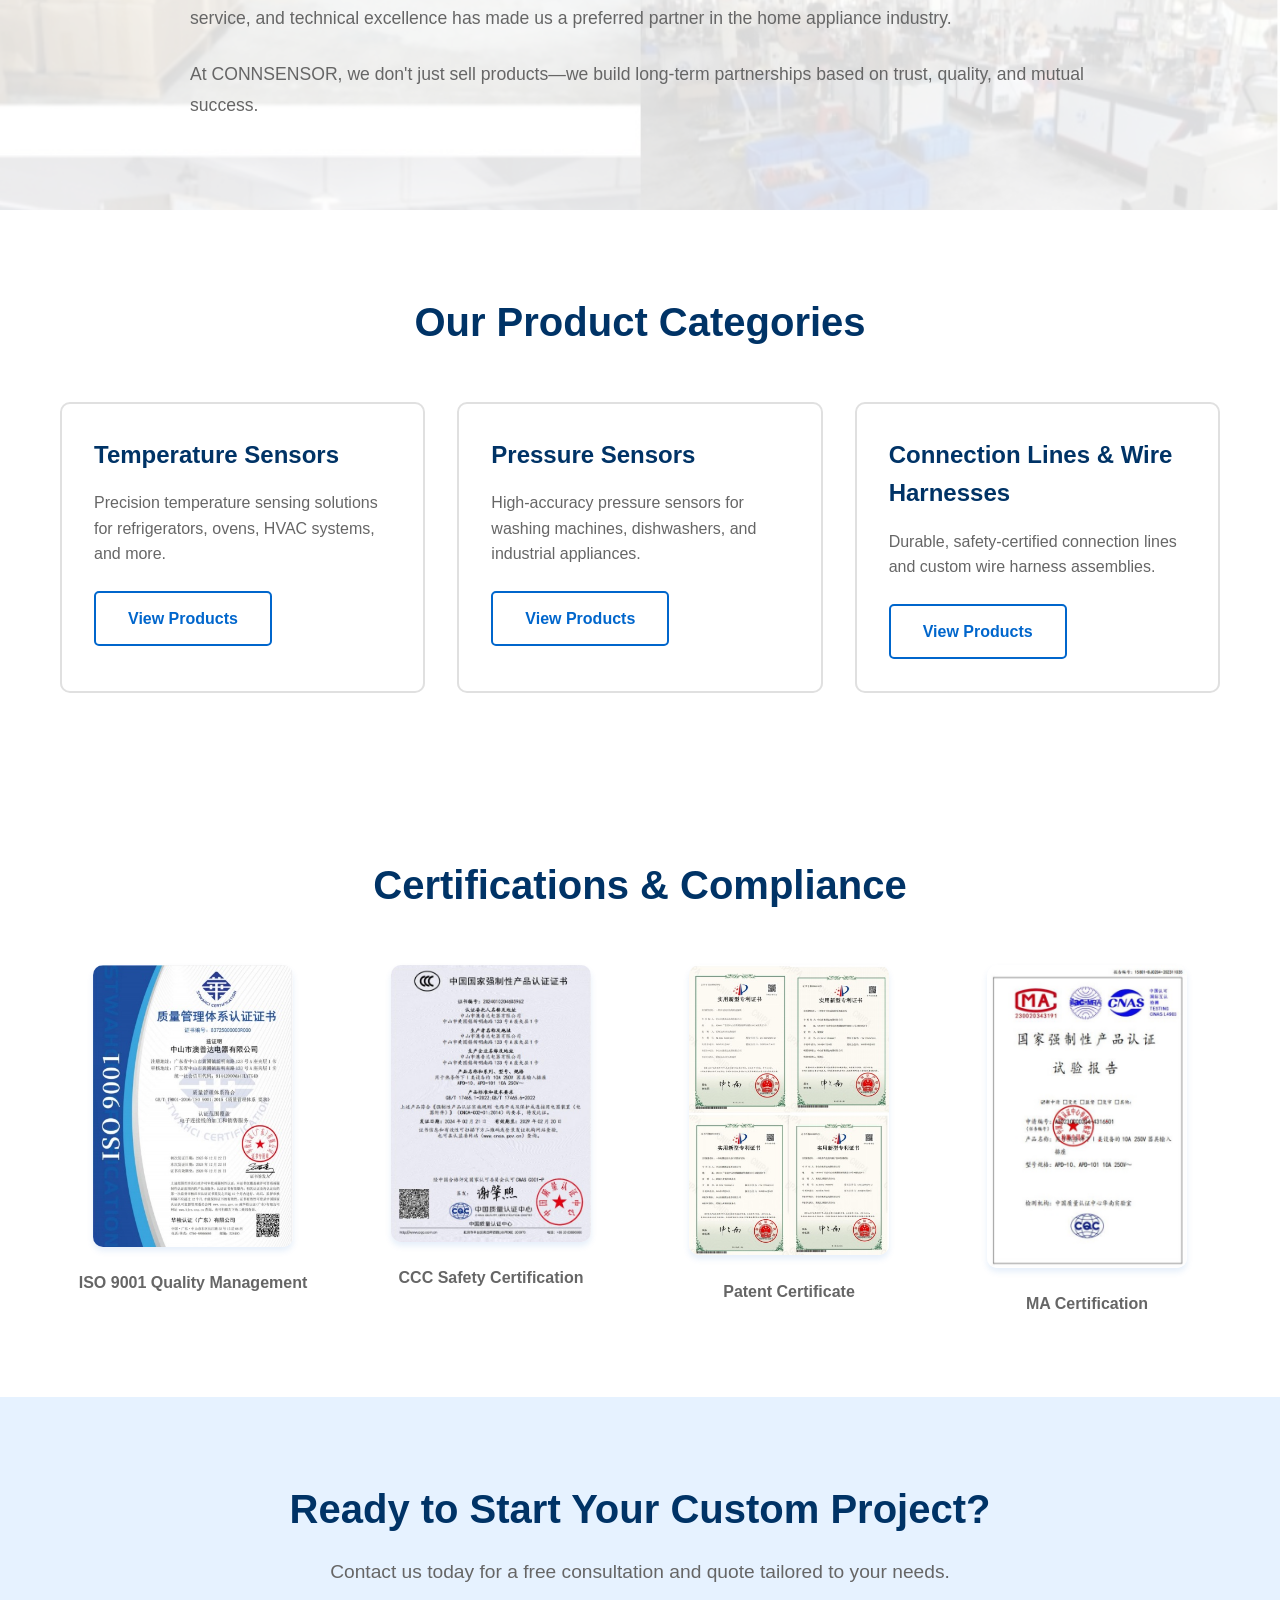
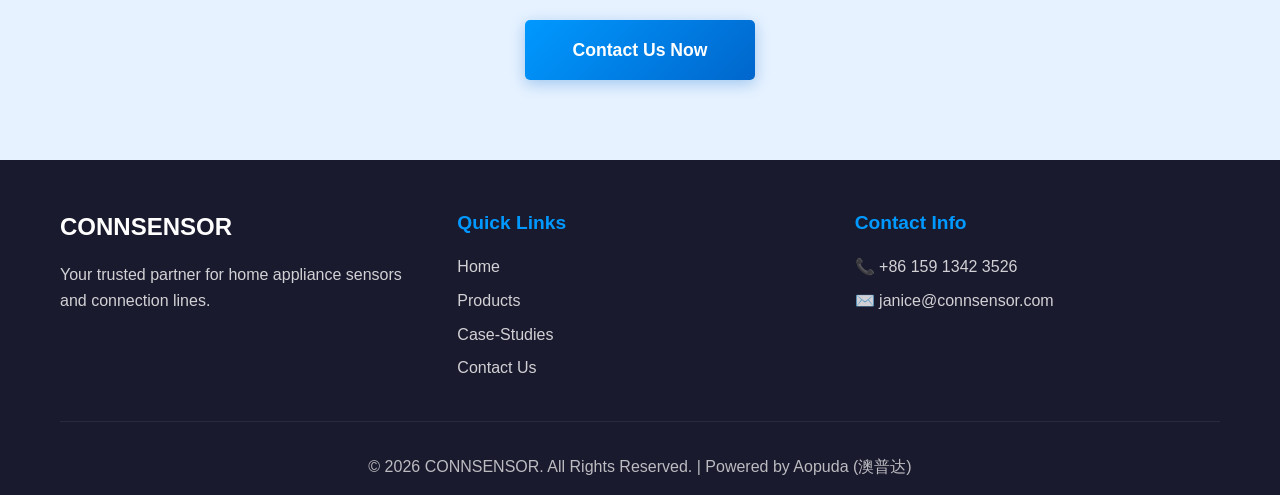
==== commit 925824b1: "Update index.html" ====
--- a/index.html
+++ b/index.html
@@ -6,13 +6,7 @@
     <title>CONNSENSOR - Professional Home Appliance Sensors & Connection Lines Manufacturer</title>
     <meta name="description" content="CONNSENSOR is a leading manufacturer of home appliance sensors and connection lines, offering customized solutions for B2B clients in USA and Southeast Asia. ISO certified, OEM/ODM services available.">
     <meta name="keywords" content="home appliance sensors, temperature sensors, pressure sensors, connection lines, wire harnesses, custom sensors, OEM sensor manufacturer, appliance parts supplier, industrial sensors, CONNSENSOR">
-     <script>
-      if (window.location.hostname === 'www.connsensor.com') {
-        window.location.replace('https://connsensor.com' + window.location.pathname + window.location.search);
-        window.history.replaceState({}, document.title, window.location.href);
-      }
-    </script>
-    <link rel="canonical" href="https://connsensor.com/index.html">
+    <link rel="canonical" href="https://connsensor.com/">
     <meta http-equiv="Content-Security-Policy" content="upgrade-insecure-requests">
     <link rel="stylesheet" href="css/style.css">
 </head>
@@ -26,7 +20,7 @@
             <ul class="nav-links">
                 <li><a href="index.html" class="active">Home</a></li>
                 <li><a href="products.html">Products</a></li>
-                <li><a href="blog.html">Case-Studies</a></li>
+                <li><a href="case-studies.html">Case-Studies</a></li>
                 <li><a href="contact.html">Contact Us</a></li>
             </ul>
             <div class="burger">
@@ -166,7 +160,7 @@
                 <div class="footer-col">
                     <h4>Contact Info</h4>
                     <p>📞 +86 159 1342 3526</p>
-                    <p>✉️ j0220536@gmail.com</p>
+                    <p>✉️ janice@connsensor.com</p>
                 </div>
             </div>
             <div class="footer-bottom">
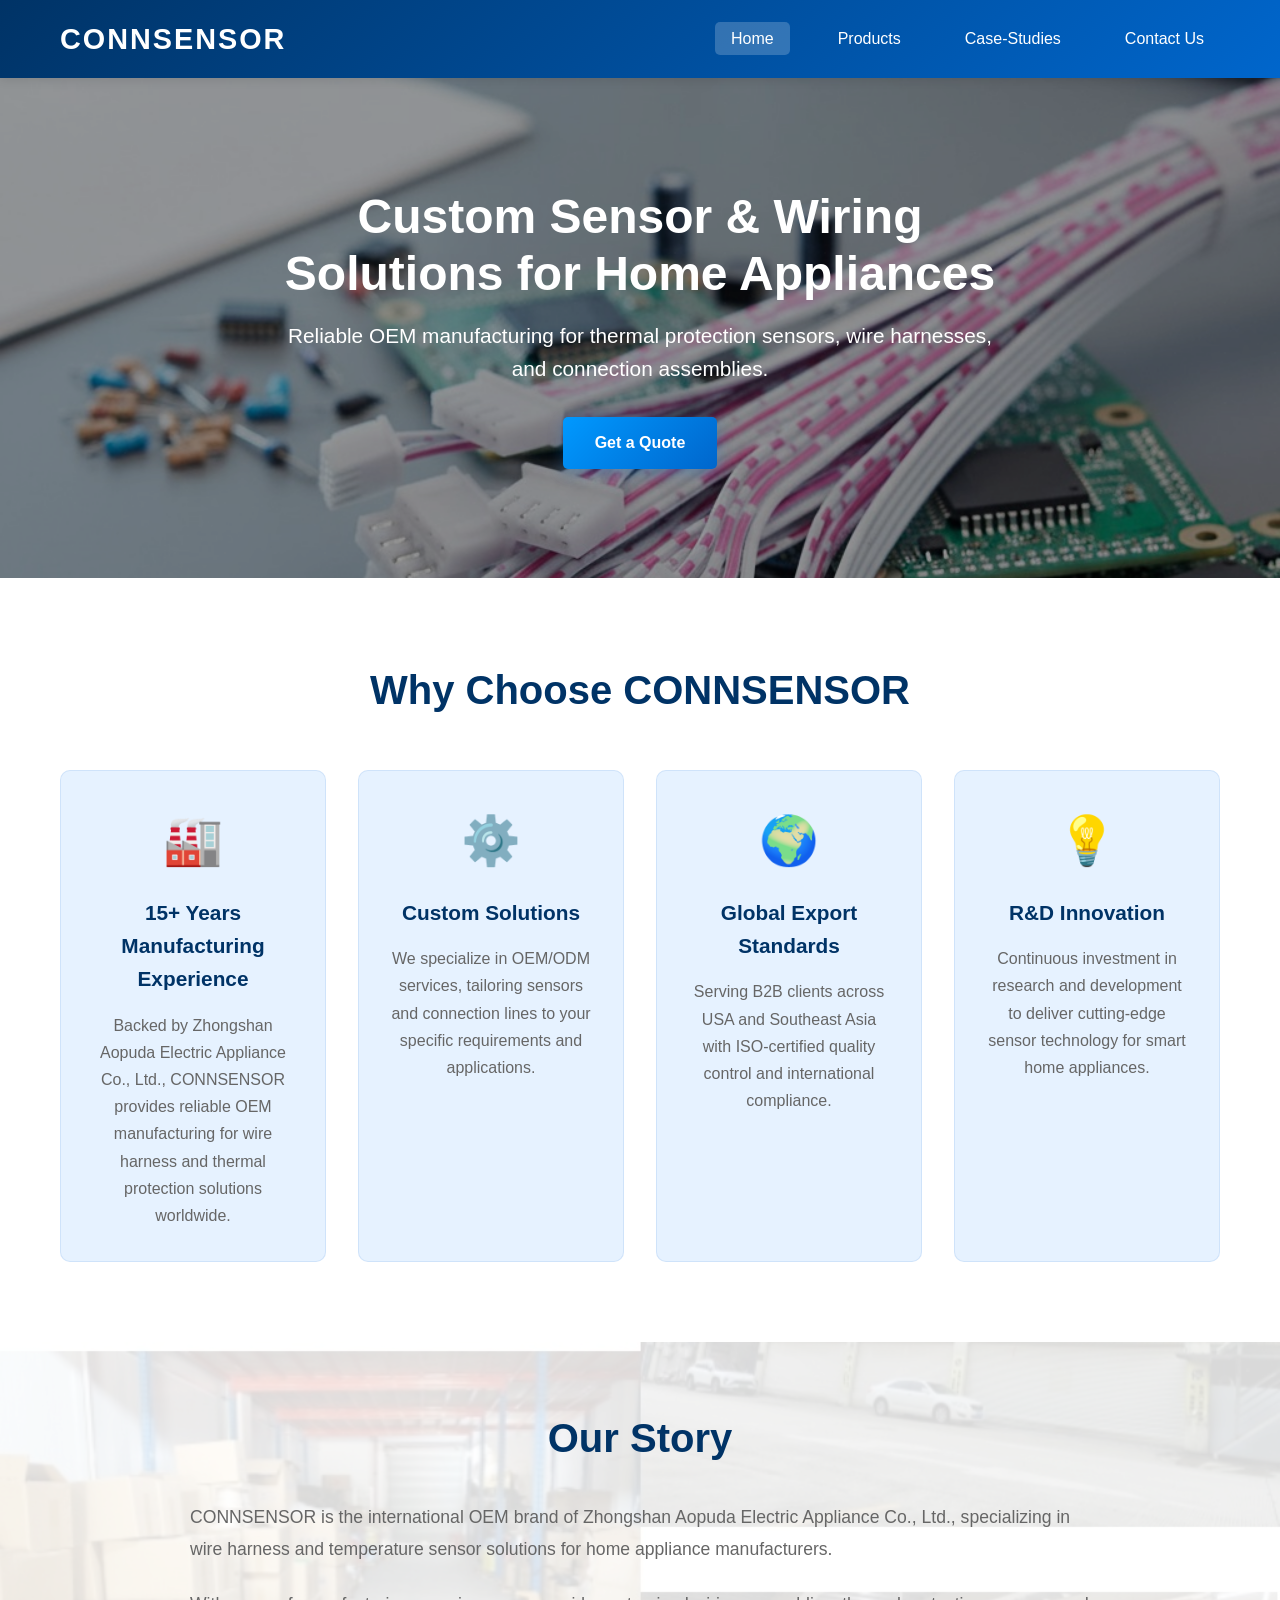
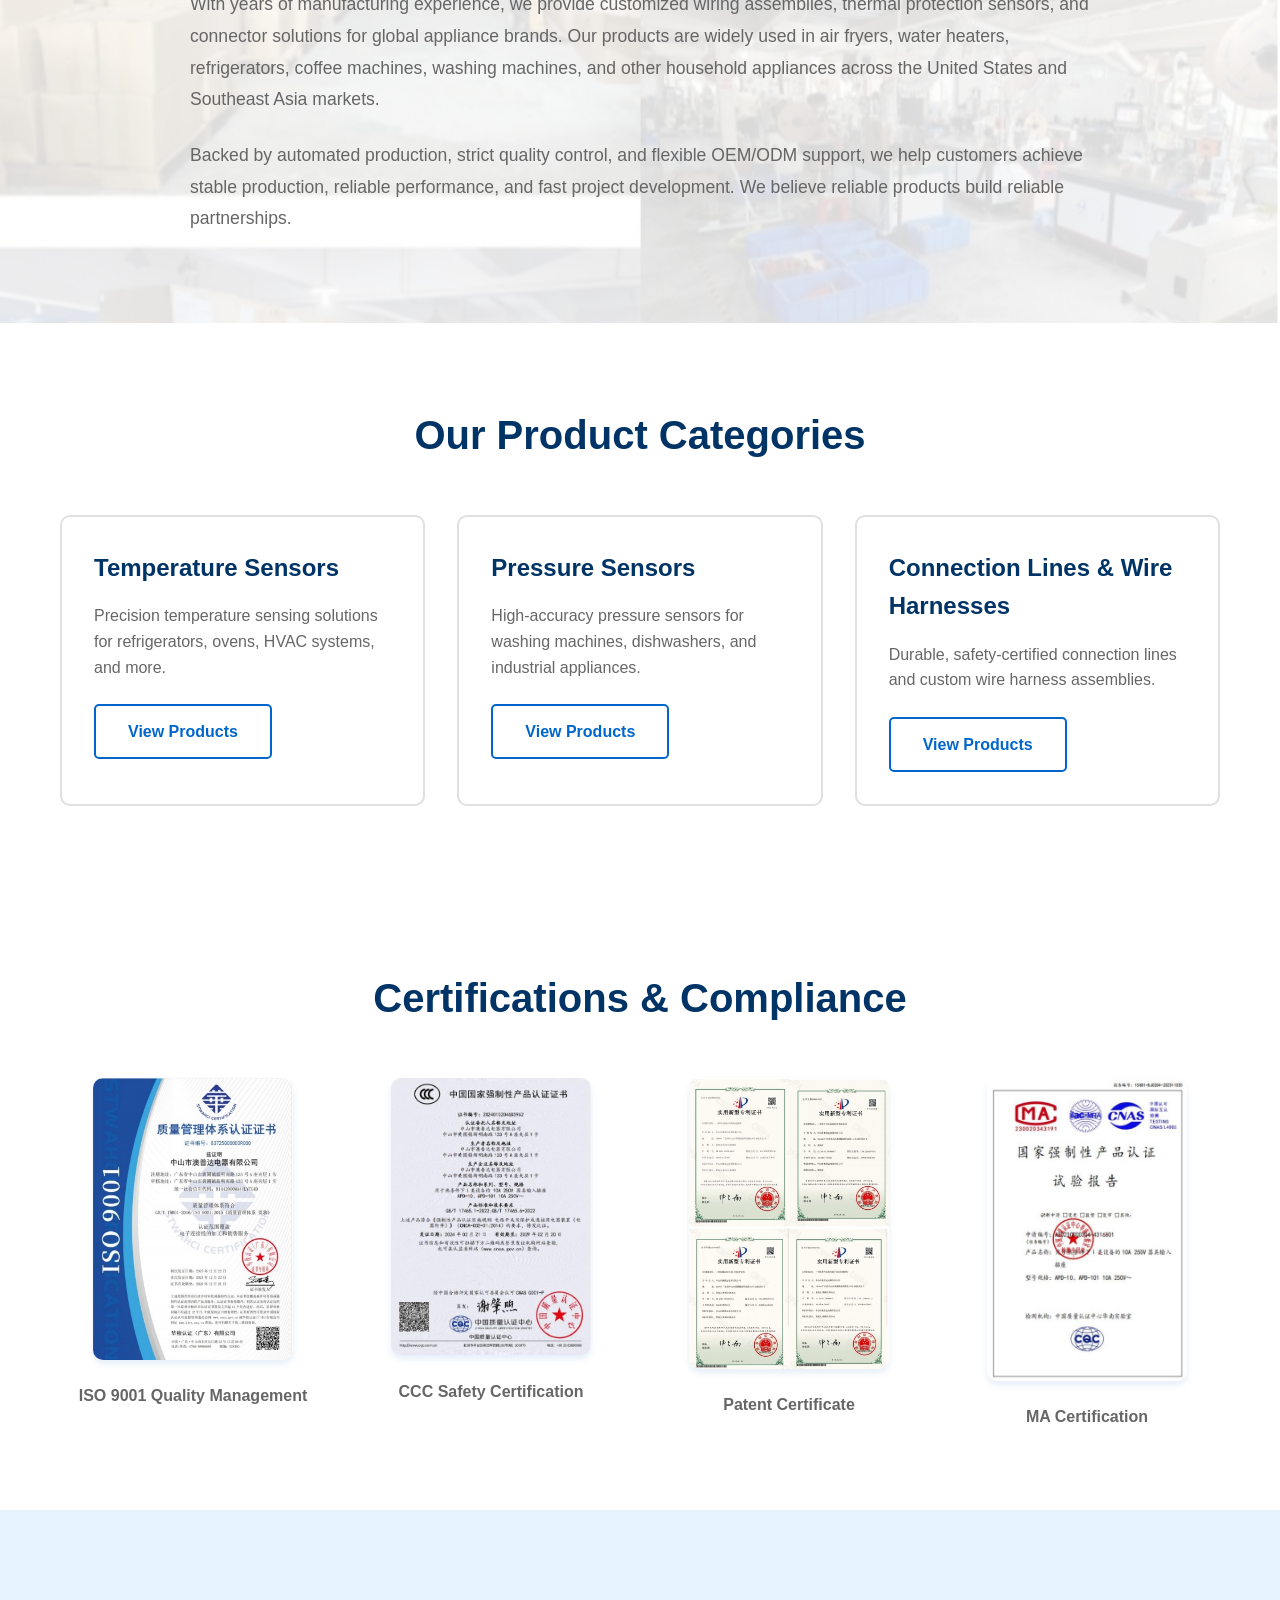
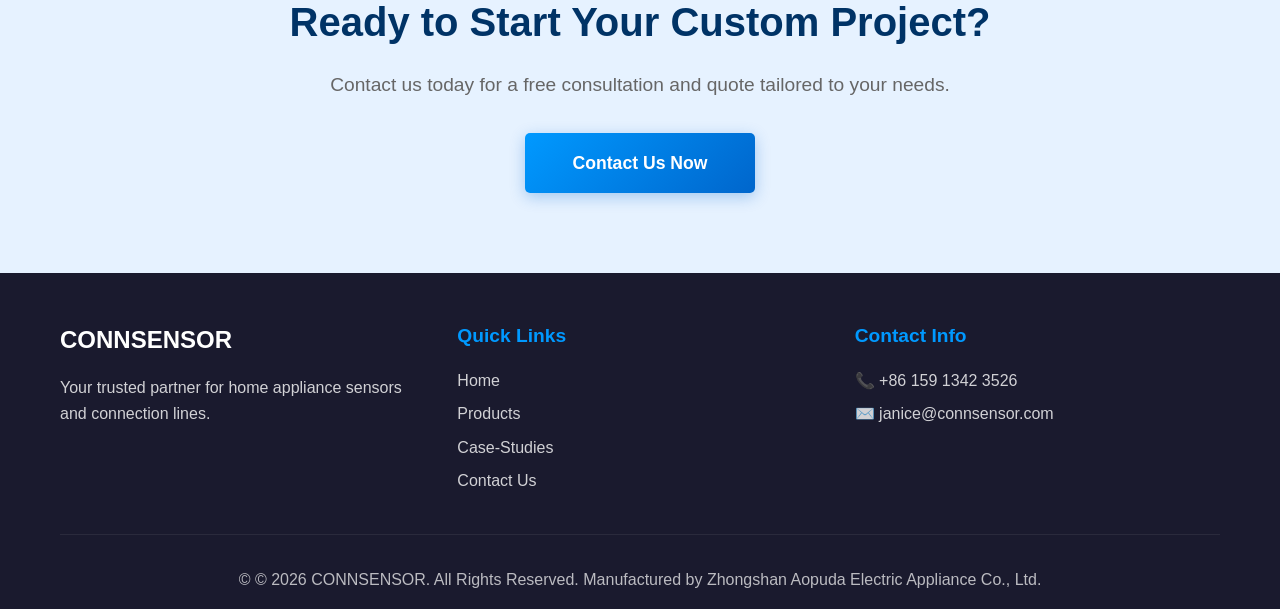
==== commit 244d1692: "Update index.html" ====
--- a/index.html
+++ b/index.html
@@ -35,8 +35,8 @@
     <section class="hero" style="background-image: url('images/Flat Cable8.jpg');">
         <div class="hero-overlay"></div>
         <div class="hero-content">
-            <h1>Advanced Sensor Technology for Modern Home Appliances</h1>
-            <p>Your Trusted Partner in Custom Sensor Solutions & Connection Lines</p>
+            <h1>Custom Sensor & Wiring Solutions for Home Appliances</h1>
+            <p>Reliable OEM manufacturing for thermal protection sensors, wire harnesses, and connection assemblies.</p>
             <a href="contact.html" class="btn-primary">Get a Quote</a>
         </div>
     </section>
@@ -49,7 +49,7 @@
                 <div class="advantage-card">
                     <div class="icon">🏭</div>
                     <h3>15+ Years Manufacturing Experience</h3>
-                    <p>Operated by Aopuda (澳普达), we bring over 15 years of expertise in sensor manufacturing and export to global markets.</p>
+                    <p>Backed by Zhongshan Aopuda Electric Appliance Co., Ltd., CONNSENSOR provides reliable OEM manufacturing for wire harness and thermal protection solutions worldwide.</p>
                 </div>
                 <div class="advantage-card">
                     <div class="icon">⚙️</div>
@@ -75,9 +75,9 @@
         <div class="container">
             <div class="story-content">
                 <h2>Our Story</h2>
-                <p>Founded as Aopuda (澳普达), CONNSENSOR has grown from a local manufacturer to a trusted international supplier of home appliance sensors and connection lines. Our journey began with a simple mission: to provide reliable, high-quality sensor solutions that empower appliance manufacturers worldwide.</p>
-                <p>Today, we serve hundreds of B2B clients across the United States and Southeast Asian markets, delivering customized products that meet the most stringent quality standards. Our commitment to innovation, customer service, and technical excellence has made us a preferred partner in the home appliance industry.</p>
-                <p>At CONNSENSOR, we don't just sell products—we build long-term partnerships based on trust, quality, and mutual success.</p>
+                <p>CONNSENSOR is the international OEM brand of Zhongshan Aopuda Electric Appliance Co., Ltd., specializing in wire harness and temperature sensor solutions for home appliance manufacturers.</p>
+                <p>With years of manufacturing experience, we provide customized wiring assemblies, thermal protection sensors, and connector solutions for global appliance brands. Our products are widely used in air fryers, water heaters, refrigerators, coffee machines, washing machines, and other household appliances across the United States and Southeast Asia markets.</p>
+                <p>Backed by automated production, strict quality control, and flexible OEM/ODM support, we help customers achieve stable production, reliable performance, and fast project development. We believe reliable products build reliable partnerships.</p>
             </div>
         </div>
     </section>
@@ -164,7 +164,9 @@
                 </div>
             </div>
             <div class="footer-bottom">
-                <p>&copy; 2026 CONNSENSOR. All Rights Reserved. | Powered by Aopuda (澳普达)</p>
+                <p>&copy; © 2026 CONNSENSOR. All Rights Reserved.
+
+Manufactured by Zhongshan Aopuda Electric Appliance Co., Ltd.</p>
             </div>
         </div>
     </footer>
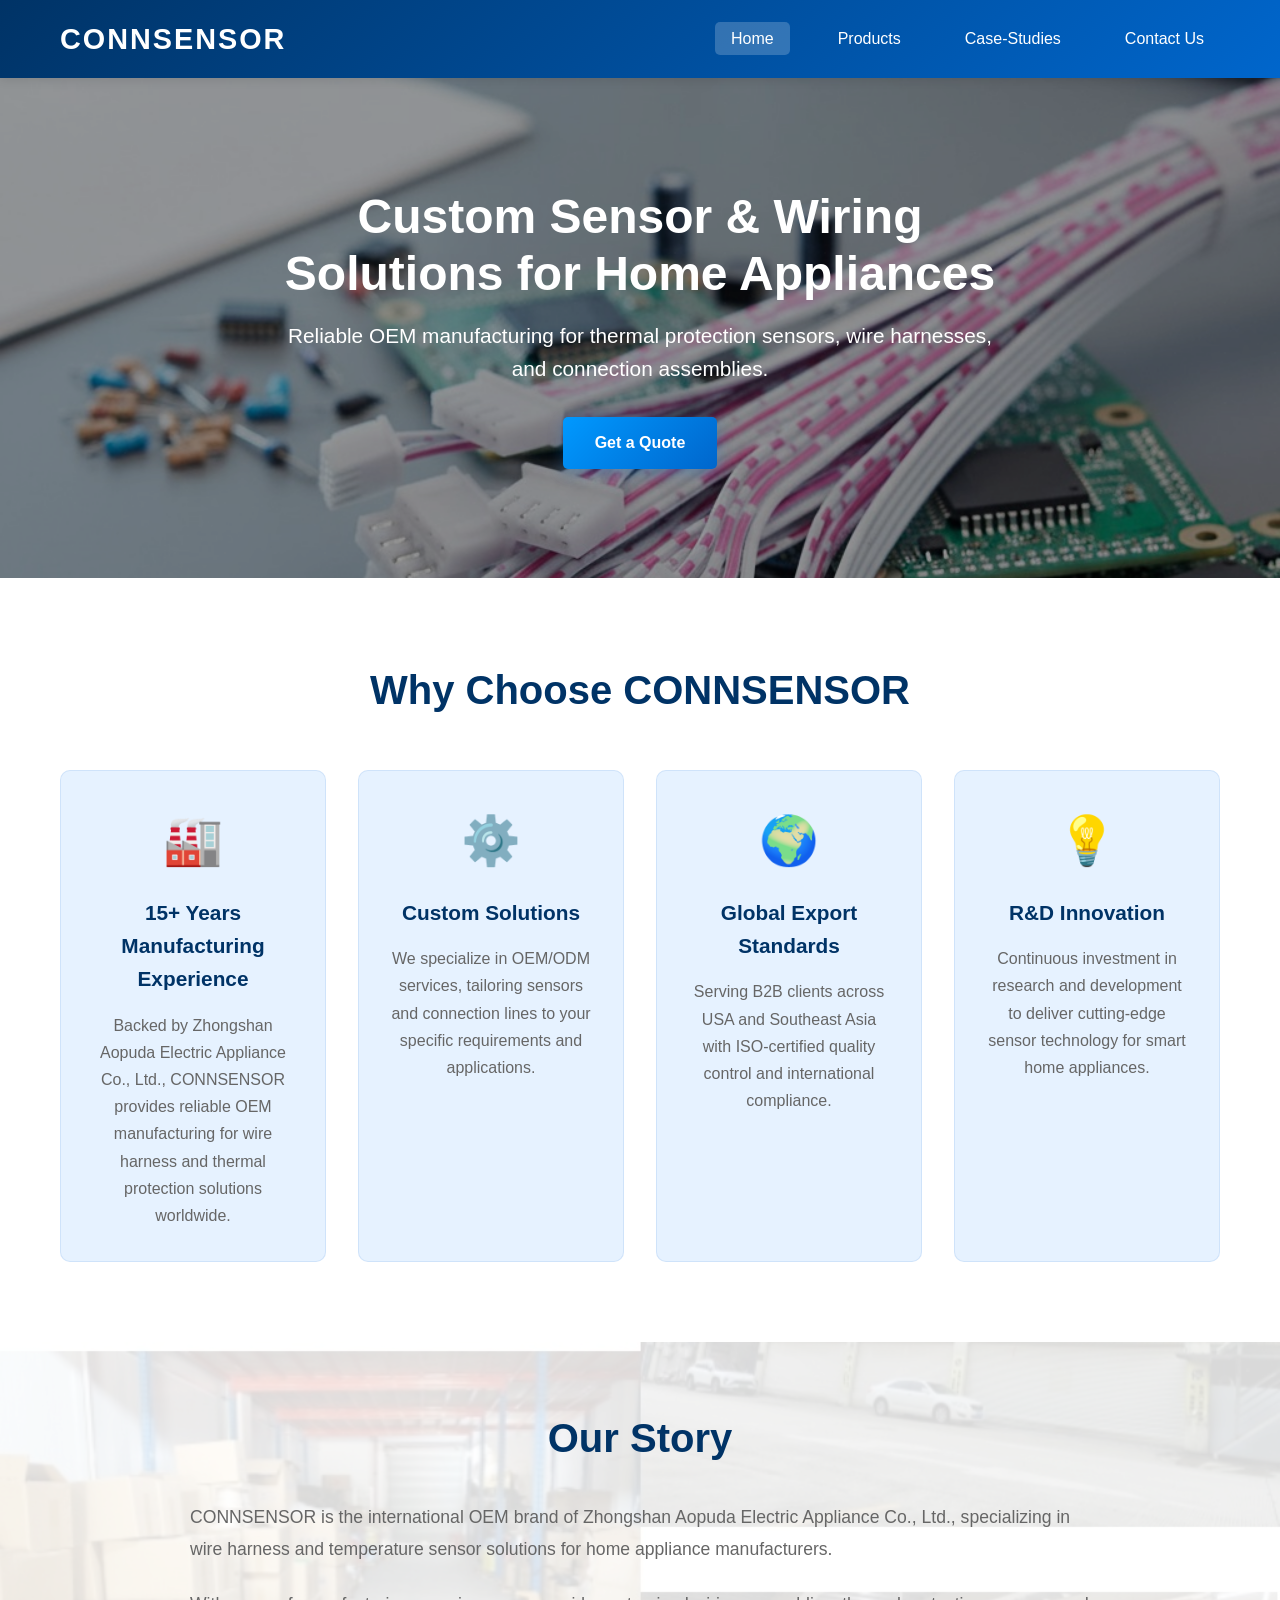
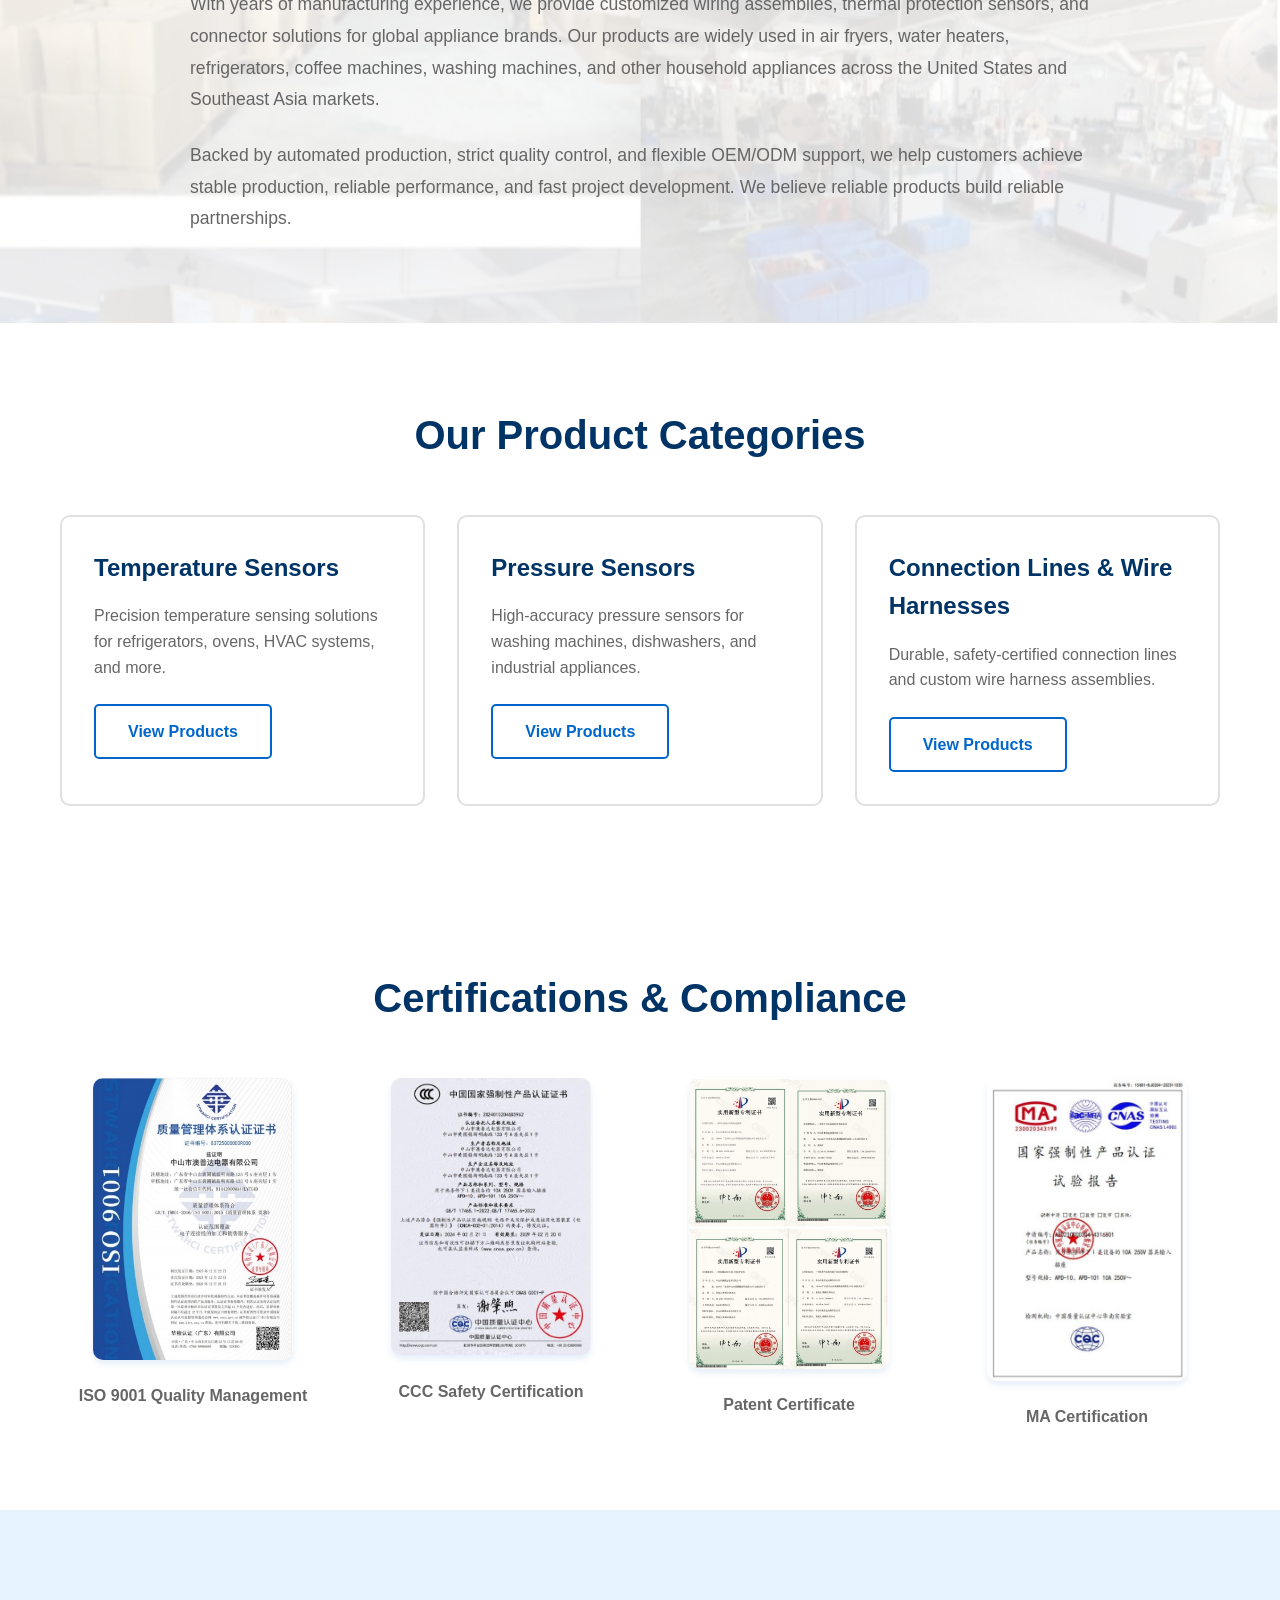
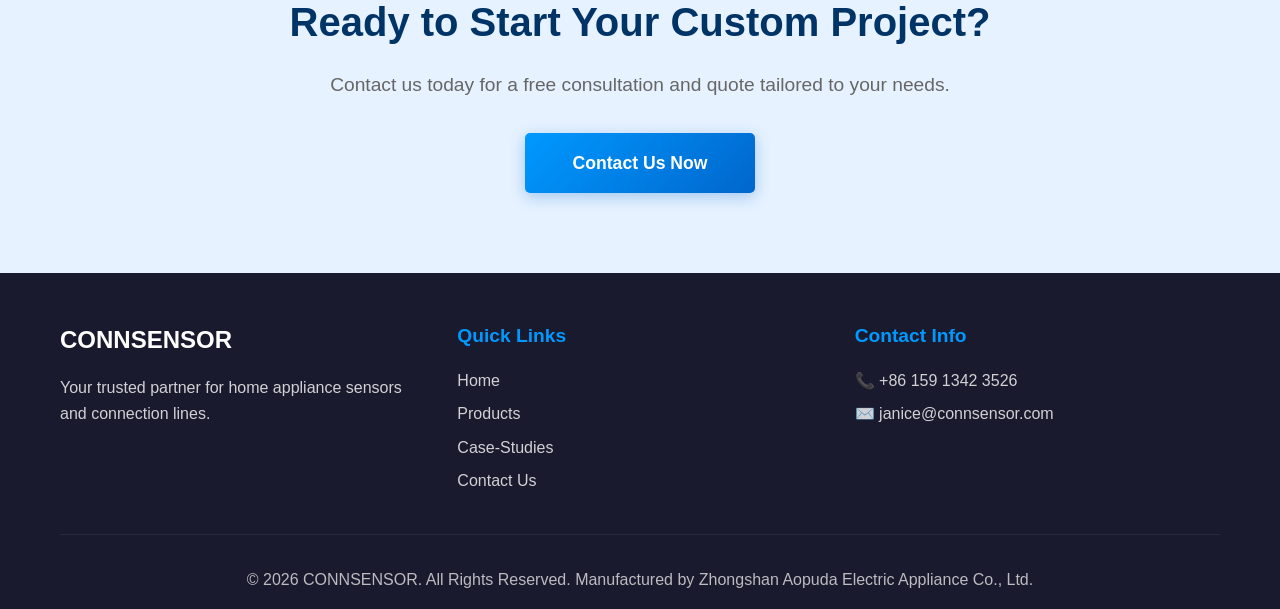
==== commit 9932df40: "Update index.html" ====
--- a/index.html
+++ b/index.html
@@ -164,7 +164,7 @@
                 </div>
             </div>
             <div class="footer-bottom">
-                <p>&copy; © 2026 CONNSENSOR. All Rights Reserved.
+                <p>&copy; 2026 CONNSENSOR. All Rights Reserved.
 
 Manufactured by Zhongshan Aopuda Electric Appliance Co., Ltd.</p>
             </div>
